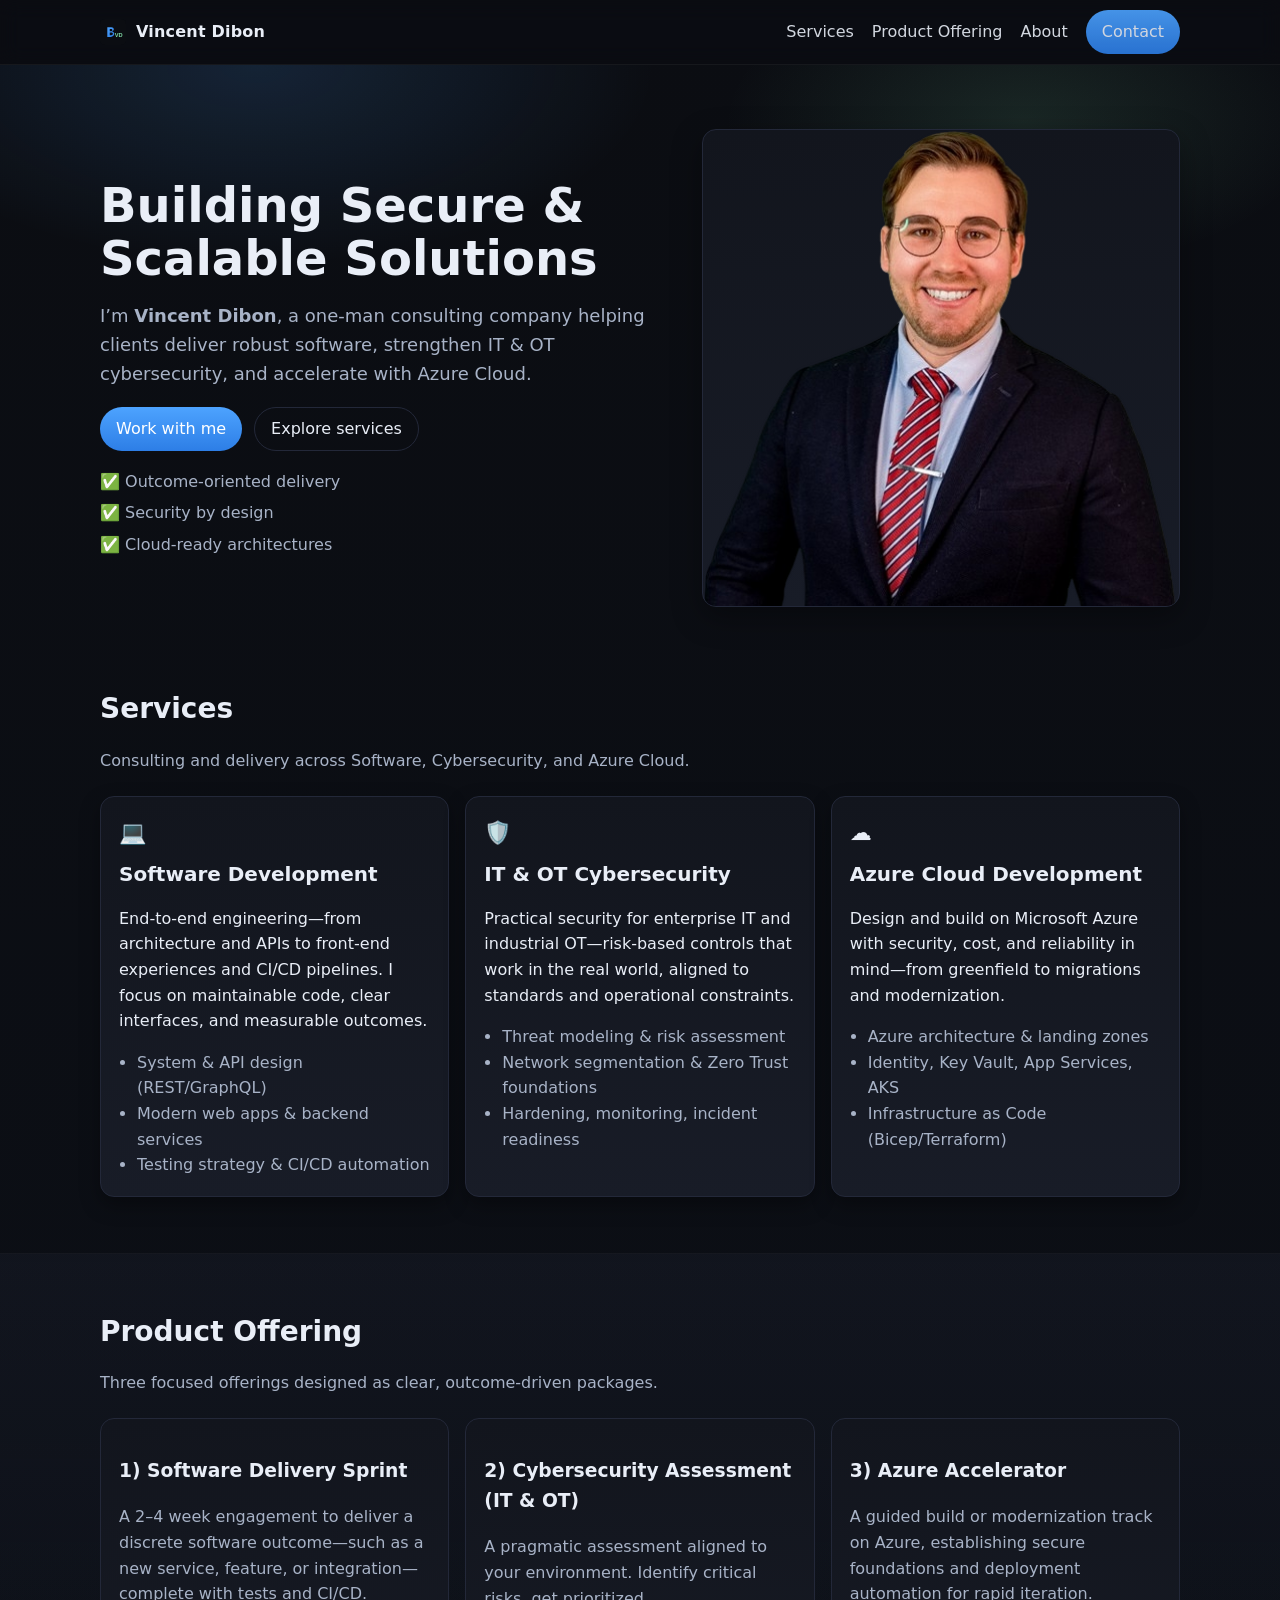
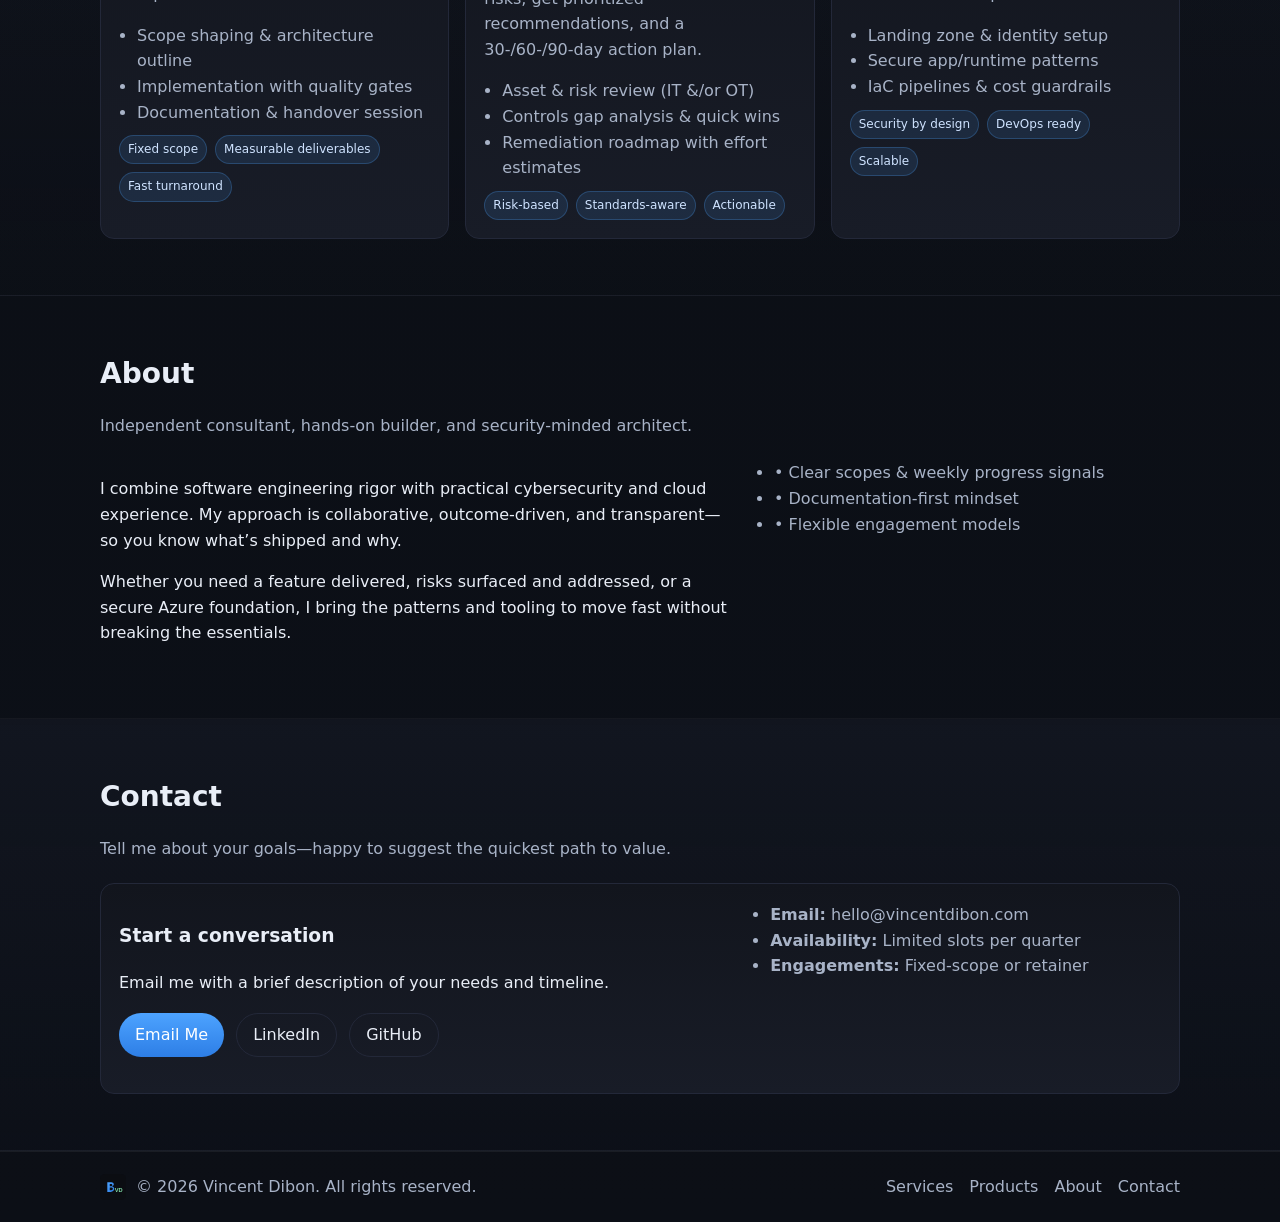
==== index.html @ b6b1ba37 "Initial Version" ====
<!DOCTYPE html>
<html lang="en">
<head>
  <meta charset="utf-8" />
  <meta name="viewport" content="width=device-width, initial-scale=1" />
  <title>Vincent Dibon — Software, Cybersecurity & Azure</title>
  <meta name="description" content="Boutique consulting by Vincent Dibon: Software Development, IT & OT Cybersecurity, and Azure Cloud development." />
  <meta name="author" content="Vincent Dibon" />
  <link rel="icon" href="assets/favicon.svg" type="image/svg+xml" />

  <!-- Open Graph -->
  <meta property="og:title" content="Vincent Dibon — Software, Cybersecurity & Azure" />
  <meta property="og:description" content="Boutique consulting: Software Development, IT & OT Cybersecurity, Azure Cloud development." />
  <meta property="og:type" content="website" />
  <meta property="og:url" content="https://<your-gh-username>.github.io/<repo-name>/" />
  <meta property="og:image" content="https://<your-gh-username>.github.io/<repo-name>/assets/hero.png" />

  <!-- Twitter Card -->
  <meta name="twitter:card" content="summary_large_image" />
  <meta name="twitter:title" content="Vincent Dibon — Software, Cybersecurity & Azure" />
  <meta name="twitter:description" content="Boutique consulting: Software Development, IT & OT Cybersecurity, Azure Cloud development." />
  <meta name="twitter:image" content="https://<your-gh-username>.github.io/<repo-name>/assets/hero.png" />

  <link rel="stylesheet" href="styles.css" />
</head>
<body>
  <header class="site-header">
    <div class="container nav">
      <a class="brand" href="#top" aria-label="Home">
        <img class="brand-mark" src="assets/favicon.svg" alt="" />
        <span class="brand-name">Vincent Dibon</span>
      </a>
      <nav class="menu" aria-label="Primary">
        <a href="#services">Services</a>
        <a href="#products">Product Offering</a>
        <a href="#about">About</a>
        <a href="#contact" class="btn btn-primary">Contact</a>
      </nav>
    </div>
  </header>

  <main id="top">
    <!-- Hero -->
    <section class="hero">
      <div class="container hero-grid">
        <div class="hero-copy">
          <h1>Building Secure & Scalable Solutions</h1>
          <p class="lead">
            I’m <strong>Vincent Dibon</strong>, a one‑man consulting company helping clients deliver robust software,
            strengthen IT & OT cybersecurity, and accelerate with Azure Cloud.
          </p>
          <div class="cta-row">
            <a class="btn btn-primary" href="#contact">Work with me</a>
            <a class="btn btn-ghost" href="#services">Explore services</a>
          </div>
          <ul class="trust-points">
            <li>✅ Outcome‑oriented delivery</li>
            <li>✅ Security by design</li>
            <li>✅ Cloud‑ready architectures</li>
          </ul>
        </div>
        <div class="hero-visual">
          <div class="hero-card">
            <img src="assets/hero.png" alt="Abstract technology visual" />
          </div>
        </div>
      </div>
    </section>

    <!-- Services -->
    <section id="services" class="section">
      <div class="container">
        <header class="section-header">
          <h2>Services</h2>
          <p class="muted">Consulting and delivery across Software, Cybersecurity, and Azure Cloud.</p>
        </header>

        <div class="cards">
          <article class="card">
            <div class="card-icon">💻</div>
            <h3>Software Development</h3>
            <p>
              End‑to‑end engineering—from architecture and APIs to front‑end experiences and CI/CD pipelines.
              I focus on maintainable code, clear interfaces, and measurable outcomes.
            </p>
            <ul class="bullets">
              <li>System & API design (REST/GraphQL)</li>
              <li>Modern web apps & backend services</li>
              <li>Testing strategy & CI/CD automation</li>
            </ul>
          </article>

          <article class="card">
            <div class="card-icon">🛡️</div>
            <h3>IT & OT Cybersecurity</h3>
            <p>
              Practical security for enterprise IT and industrial OT—risk‑based controls that work in the real world,
              aligned to standards and operational constraints.
            </p>
            <ul class="bullets">
              <li>Threat modeling & risk assessment</li>
              <li>Network segmentation & Zero Trust foundations</li>
              <li>Hardening, monitoring, incident readiness</li>
            </ul>
          </article>

          <article class="card">
            <div class="card-icon">☁️</div>
            <h3>Azure Cloud Development</h3>
            <p>
              Design and build on Microsoft Azure with security, cost, and reliability in mind—from greenfield
              to migrations and modernization.
            </p>
            <ul class="bullets">
              <li>Azure architecture & landing zones</li>
              <li>Identity, Key Vault, App Services, AKS</li>
              <li>Infrastructure as Code (Bicep/Terraform)</li>
            </ul>
          </article>
        </div>
      </div>
    </section>

    <!-- Product Offering (describing the 3 categories) -->
    <section id="products" class="section alt">
      <div class="container">
        <header class="section-header">
          <h2>Product Offering</h2>
          <p class="muted">Three focused offerings designed as clear, outcome‑driven packages.</p>
        </header>

        <div class="product-grid">
          <article class="product">
            <h3>1) Software Delivery Sprint</h3>
            <p class="muted">
              A 2–4 week engagement to deliver a discrete software outcome—such as a new service, feature, or integration—complete with tests and CI/CD.
            </p>
            <ul class="bullets">
              <li>Scope shaping & architecture outline</li>
              <li>Implementation with quality gates</li>
              <li>Documentation & handover session</li>
            </ul>
            <div class="tag-row">
              <span class="tag">Fixed scope</span>
              <span class="tag">Measurable deliverables</span>
              <span class="tag">Fast turnaround</span>
            </div>
          </article>

          <article class="product">
            <h3>2) Cybersecurity Assessment (IT & OT)</h3>
            <p class="muted">
              A pragmatic assessment aligned to your environment. Identify critical risks, get prioritized recommendations, and a 30‑/60‑/90‑day action plan.
            </p>
            <ul class="bullets">
              <li>Asset & risk review (IT &/or OT)</li>
              <li>Controls gap analysis & quick wins</li>
              <li>Remediation roadmap with effort estimates</li>
            </ul>
            <div class="tag-row">
              <span class="tag">Risk‑based</span>
              <span class="tag">Standards‑aware</span>
              <span class="tag">Actionable</span>
            </div>
          </article>

          <article class="product">
            <h3>3) Azure Accelerator</h3>
            <p class="muted">
              A guided build or modernization track on Azure, establishing secure foundations and deployment automation for rapid iteration.
            </p>
            <ul class="bullets">
              <li>Landing zone & identity setup</li>
              <li>Secure app/runtime patterns</li>
              <li>IaC pipelines & cost guardrails</li>
            </ul>
            <div class="tag-row">
              <span class="tag">Security by design</span>
              <span class="tag">DevOps ready</span>
              <span class="tag">Scalable</span>
            </div>
          </article>
        </div>
      </div>
    </section>

    <!-- About -->
    <section id="about" class="section">
      <div class="container">
        <header class="section-header">
          <h2>About</h2>
          <p class="muted">Independent consultant, hands‑on builder, and security‑minded architect.</p>
        </header>
        <div class="about-grid">
          <div>
            <p>
              I combine software engineering rigor with practical cybersecurity and cloud experience.
              My approach is collaborative, outcome‑driven, and transparent—so you know what’s shipped and why.
            </p>
            <p>
              Whether you need a feature delivered, risks surfaced and addressed, or a secure Azure foundation,
              I bring the patterns and tooling to move fast without breaking the essentials.
            </p>
          </div>
          <ul class="about-list">
            <li>• Clear scopes & weekly progress signals</li>
            <li>• Documentation-first mindset</li>
            <li>• Flexible engagement models</li>
          </ul>
        </div>
      </div>
    </section>

    <!-- Contact -->
    <section id="contact" class="section alt">
      <div class="container">
        <header class="section-header">
          <h2>Contact</h2>
          <p class="muted">Tell me about your goals—happy to suggest the quickest path to value.</p>
        </header>

        <div class="contact-card">
          <div class="contact-cta">
            <h3>Start a conversation</h3>
            <p>Email me with a brief description of your needs and timeline.</p>
            <div class="cta-row">
              <a class="btn btn-primary" href="mailto:hello@vincentdibon.com?subject=Consulting%20Inquiry">Email Me</a>
              <a class="btn btn-ghost" href="https://www.linkedin.com/" target="_blank" rel="noopener">LinkedIn</a>
              <a class="btn btn-ghost" href="https://github.com/" target="_blank" rel="noopener">GitHub</a>
            </div>
          </div>
          <div class="contact-details">
            <ul>
              <li><strong>Email:</strong> hello@vincentdibon.com</li>
              <li><strong>Availability:</strong> Limited slots per quarter</li>
              <li><strong>Engagements:</strong> Fixed‑scope or retainer</li>
            </ul>
          </div>
        </div>
      </div>
    </section>
  </main>

  <footer class="site-footer">
    <div class="container footer-grid">
      <div class="footer-brand">
        <img class="brand-mark" src="assets/favicon.svg" alt="" />
        <span>© <span id="year"></span> Vincent Dibon. All rights reserved.</span>
      </div>
      <nav class="footer-menu">
        <a href="#services">Services</a>
        <a href="#products">Products</a>
        <a href="#about">About</a>
        <a href="#contact">Contact</a>
      </nav>
    </div>
  </footer>

  <script>
    // Keep year current
    document.getElementById('year').textContent = new Date().getFullYear();

    // Optional: Smooth scroll for same-page links
    document.querySelectorAll('a[href^="#"]').forEach(a => {
      a.addEventListener('click', e => {
        const href = a.getAttribute('href');
        const target = document.querySelector(href);
        if (target) {
          e.preventDefault();
          target.scrollIntoView({ behavior: 'smooth' });
        }
      });
    });
  </script>
</body>
</html>
---- styles.css ----
:root{
  --bg: #0b0d12;
  --panel: #12151d;
  --panel-2: #181c27;
  --text: #e9eef7;
  --muted: #a8b3c7;
  --brand: #4da3ff;
  --brand-strong: #2d7ee6;
  --accent: #82e0aa;
  --border: #232839;
  --shadow: rgba(0,0,0,0.35);
  --radius: 14px;
}

* { box-sizing: border-box; }
html, body { margin: 0; padding: 0; }
body{
  font-family: ui-sans-serif, system-ui, -apple-system, Segoe UI, Roboto, Ubuntu, Cantarell, Noto Sans, Arial, "Apple Color Emoji","Segoe UI Emoji";
  background: linear-gradient(180deg, #0b0d12 0%, #0c1018 100%);
  color: var(--text);
  line-height: 1.6;
  -webkit-font-smoothing: antialiased;
  -moz-osx-font-smoothing: grayscale;
}

.container{
  max-width: 1120px;
  margin: 0 auto;
  padding: 0 20px;
}

a{ color: var(--brand); text-decoration: none; }
a:hover{ color: var(--brand-strong); }

.btn{
  display: inline-flex;
  align-items: center;
  justify-content: center;
  height: 44px;
  padding: 0 16px;
  border-radius: 999px;
  border: 1px solid var(--border);
  color: var(--text);
  background: transparent;
  transition: transform .06s ease, background .2s ease, border-color .2s ease, color .2s ease;
  cursor: pointer;
}
.btn:hover{ transform: translateY(-1px); }
.btn-primary{
  background: linear-gradient(180deg, var(--brand) 0%, var(--brand-strong) 100%);
  color: #fff;
  border: none;
}
.btn-ghost{
  background: transparent;
  border-color: var(--border);
}

.site-header{
  position: sticky;
  top: 0;
  z-index: 10;
  backdrop-filter: saturate(140%) blur(10px);
  background: rgba(10,12,18,0.6);
  border-bottom: 1px solid rgba(255,255,255,0.05);
}
.nav{
  display: flex;
  height: 64px;
  align-items: center;
  justify-content: space-between;
}
.brand{ display: inline-flex; align-items: center; gap: 10px; color: var(--text); }
.brand-mark{ width: 26px; height: 26px; }
.brand-name{ font-weight: 700; letter-spacing: 0.2px; }
.menu{ display: flex; gap: 18px; align-items: center; }
.menu a{ color: var(--text); opacity: 0.9; }
.menu a:hover{ opacity: 1; }

.hero{
  padding: 64px 0 24px;
  background:
    radial-gradient(800px 400px at 20% 0%, rgba(77,163,255,0.15), transparent 50%),
    radial-gradient(600px 300px at 80% 10%, rgba(130,224,170,0.12), transparent 50%);
}
.hero-grid{
  display: grid;
  grid-template-columns: 1.2fr 1fr;
  gap: 28px;
  align-items: center;
}
.hero-copy h1{
  font-size: clamp(32px, 5vw, 48px);
  line-height: 1.1;
  margin: 0 0 10px;
}
.lead{ font-size: 18px; color: var(--muted); }
.cta-row{ display: flex; gap: 12px; margin: 18px 0; flex-wrap: wrap; }
.trust-points{ list-style: none; padding: 0; margin: 18px 0 0; color: var(--muted); display: grid; gap: 6px; }

.hero-card{
  background: linear-gradient(180deg, var(--panel) 0%, var(--panel-2) 100%);
  border: 1px solid var(--border);
  border-radius: var(--radius);
  box-shadow: 0 10px 30px var(--shadow);
  overflow: hidden;
}
.hero-card img{ display:block; width:100%; height:auto; }

.section{
  padding: 56px 0;
}
.section.alt{
  background: linear-gradient(180deg, rgba(23,27,39,0.5) 0%, rgba(12,16,24,0.35) 100%);
  border-top: 1px solid rgba(255,255,255,0.04);
  border-bottom: 1px solid rgba(255,255,255,0.04);
}
.section-header{
  margin-bottom: 22px;
}
.section-header h2{
  margin: 0 0 6px;
  font-size: 28px;
}
.muted{ color: var(--muted); }

.cards{
  display: grid;
  grid-template-columns: repeat(3, 1fr);
  gap: 16px;
}
.card{
  background: linear-gradient(180deg, var(--panel) 0%, var(--panel-2) 100%);
  border: 1px solid var(--border);
  border-radius: var(--radius);
  padding: 18px;
  box-shadow: 0 8px 20px var(--shadow);
}
.card-icon{ font-size: 22px; }
.card h3{ margin: 8px 0 8px; font-size: 20px; }
.bullets{ margin: 10px 0 0; padding-left: 18px; color: var(--muted); }

.product-grid{
  display: grid;
  grid-template-columns: repeat(3, 1fr);
  gap: 16px;
}
.product{
  background: linear-gradient(180deg, var(--panel) 0%, var(--panel-2) 100%);
  border: 1px solid var(--border);
  border-radius: var(--radius);
  padding: 18px;
}
.tag-row{ display:flex; gap:8px; flex-wrap: wrap; margin-top: 10px; }
.tag{
  font-size: 12px;
  color: #cfe3ff;
  background: rgba(77,163,255,0.12);
  border: 1px solid rgba(77,163,255,0.25);
  padding: 4px 8px;
  border-radius: 999px;
}

.about-grid{
  display: grid;
  grid-template-columns: 1.2fr .8fr;
  gap: 20px;
}
.about-list{ margin: 0; padding-left: 18px; color: var(--muted); }

.contact-card{
  display: grid;
  grid-template-columns: 1.2fr .8fr;
  gap: 20px;
  background: linear-gradient(180deg, var(--panel) 0%, var(--panel-2) 100%);
  border: 1px solid var(--border);
  border-radius: var(--radius);
  padding: 18px;
}
.contact-details ul{ margin: 0; padding-left: 18px; color: var(--muted); }

.site-footer{
  border-top: 1px solid rgba(255,255,255,0.06);
  padding: 22px 0;
  background: rgba(12,14,20,0.5);
}
.footer-grid{
  display: flex;
  align-items: center;
  justify-content: space-between;
  gap: 12px;
  flex-wrap: wrap;
}
.footer-brand{ display: flex; align-items: center; gap: 10px; color: var(--muted); }
.footer-menu{ display: flex; gap: 16px; }
.footer-menu a{ color: var(--muted); }
.footer-menu a:hover{ color: var(--text); }

/* Responsive */
@media (max-width: 980px){
  .hero-grid{ grid-template-columns: 1fr; }
  .cards, .product-grid{ grid-template-columns: 1fr 1fr; }
  .about-grid, .contact-card{ grid-template-columns: 1fr; }
}
@media (max-width: 640px){
  .menu{ display: none; } /* simple approach for mobile; could add a toggle menu later */
  .cards, .product-grid{ grid-template-columns: 1fr; }
  .hero{ padding-top: 36px; }
}
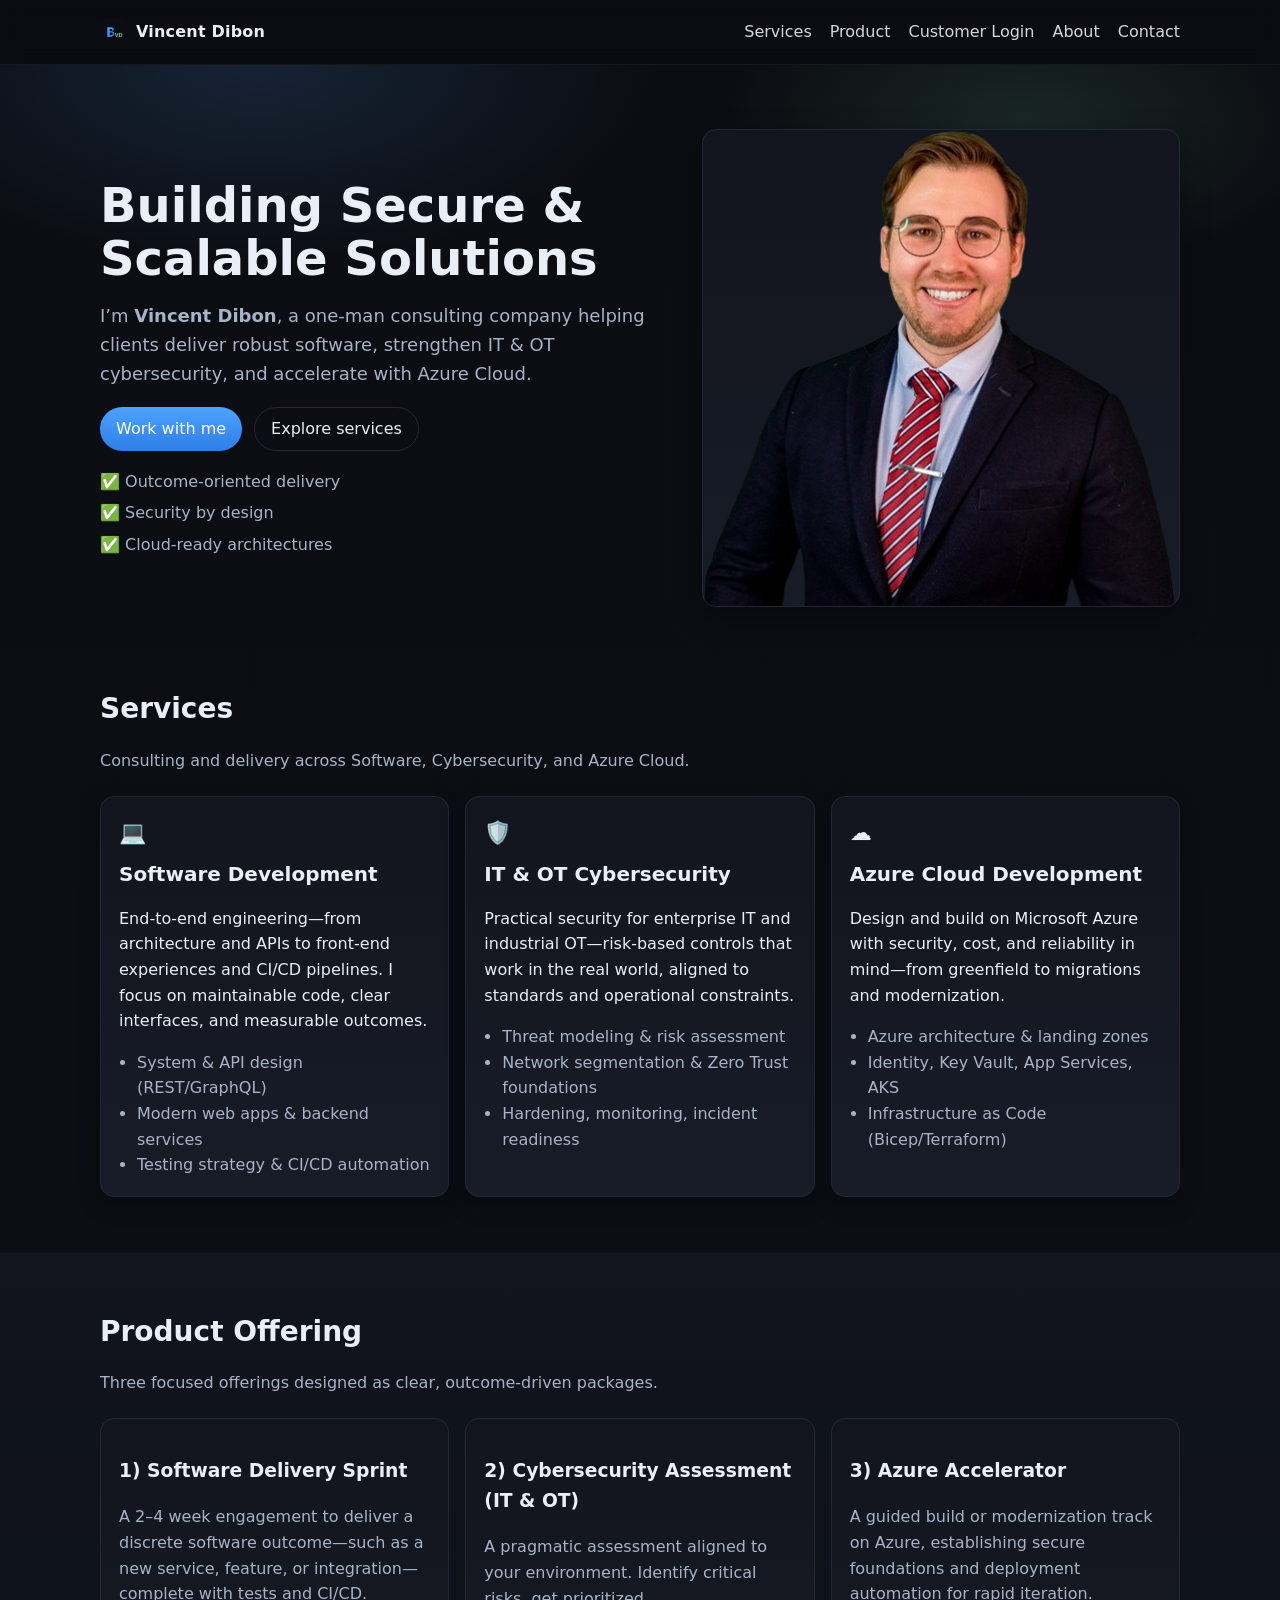
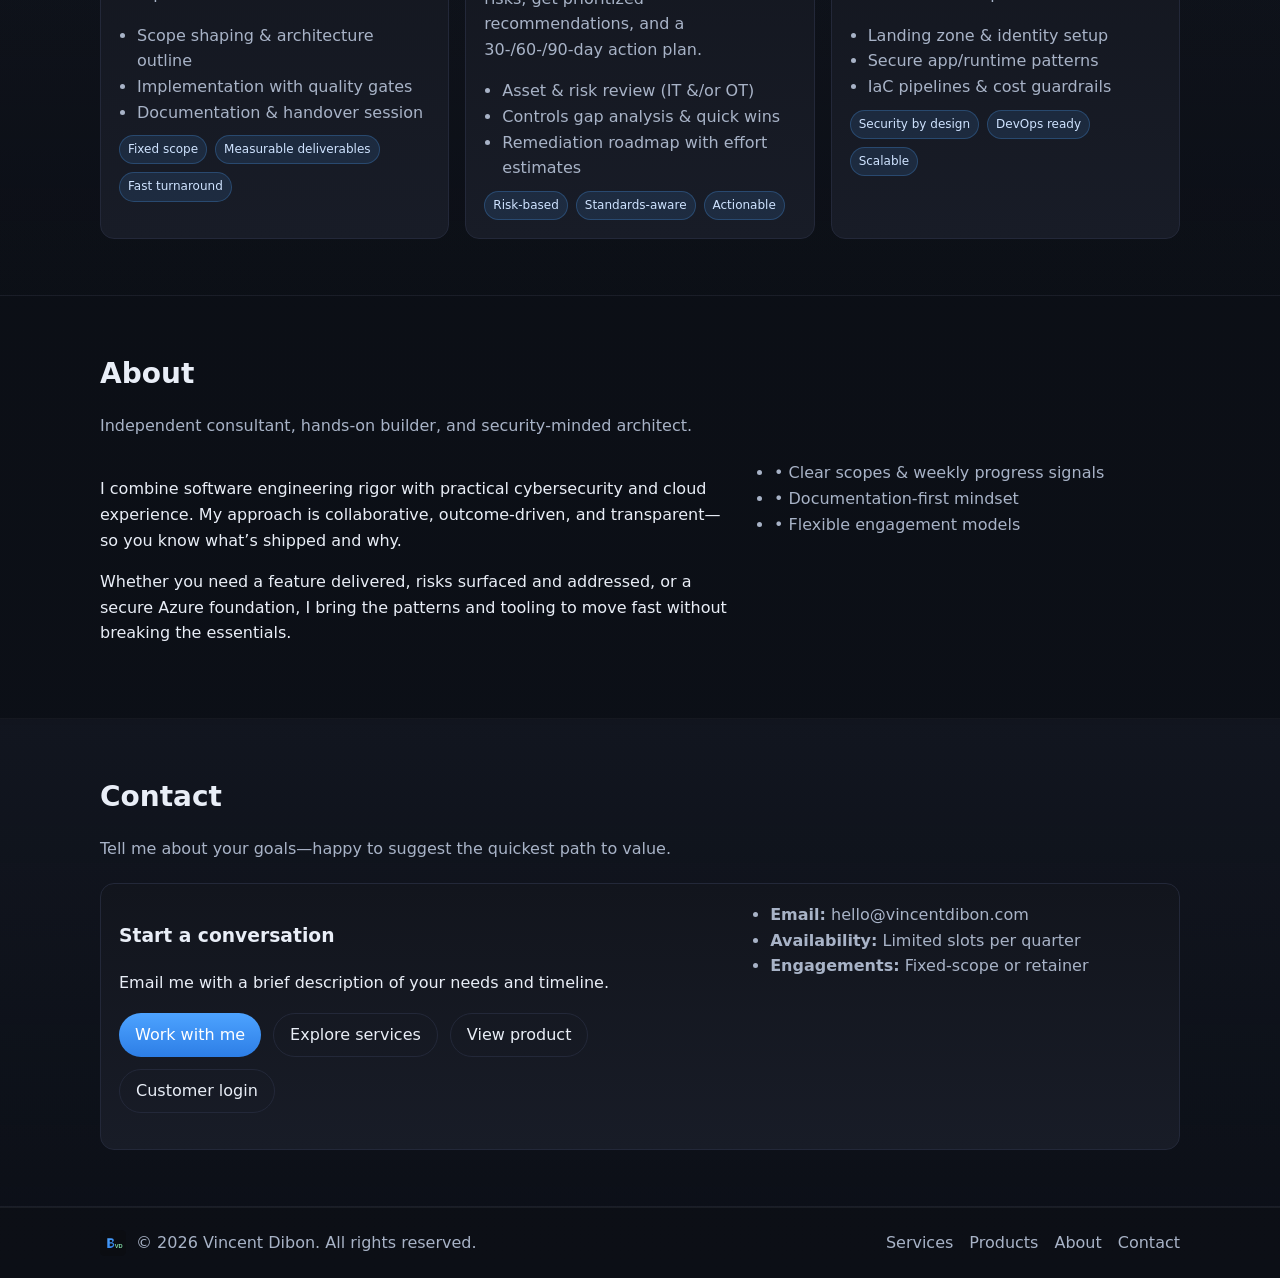
==== commit 0c362d50: "Product Page" ====
--- a/index.html
+++ b/index.html
@@ -30,12 +30,13 @@
         <img class="brand-mark" src="assets/favicon.svg" alt="" />
         <span class="brand-name">Vincent Dibon</span>
       </a>
-      <nav class="menu" aria-label="Primary">
+        <nav class="menu" aria-label="Primary">
         <a href="#services">Services</a>
-        <a href="#products">Product Offering</a>
+        <a href="product.html">Product</a>
+        <a href="login.html">Customer Login</a>
         <a href="#about">About</a>
-        <a href="#contact" class="btn btn-primary">Contact</a>
-      </nav>
+        <a href="#contact">Contact</a>
+        </nav>
     </div>
   </header>
 
@@ -224,9 +225,10 @@
             <h3>Start a conversation</h3>
             <p>Email me with a brief description of your needs and timeline.</p>
             <div class="cta-row">
-              <a class="btn btn-primary" href="mailto:hello@vincentdibon.com?subject=Consulting%20Inquiry">Email Me</a>
-              <a class="btn btn-ghost" href="https://www.linkedin.com/" target="_blank" rel="noopener">LinkedIn</a>
-              <a class="btn btn-ghost" href="https://github.com/" target="_blank" rel="noopener">GitHub</a>
+            <a class="btn btn-primary" href="#contact">Work with me</a>
+            <a class="btn btn-ghost" href="#services">Explore services</a>
+            <a class="btn btn-ghost" href="product.html">View product</a>
+            <a class="btn btn-ghost" href="login.html">Customer login</a>
             </div>
           </div>
           <div class="contact-details">
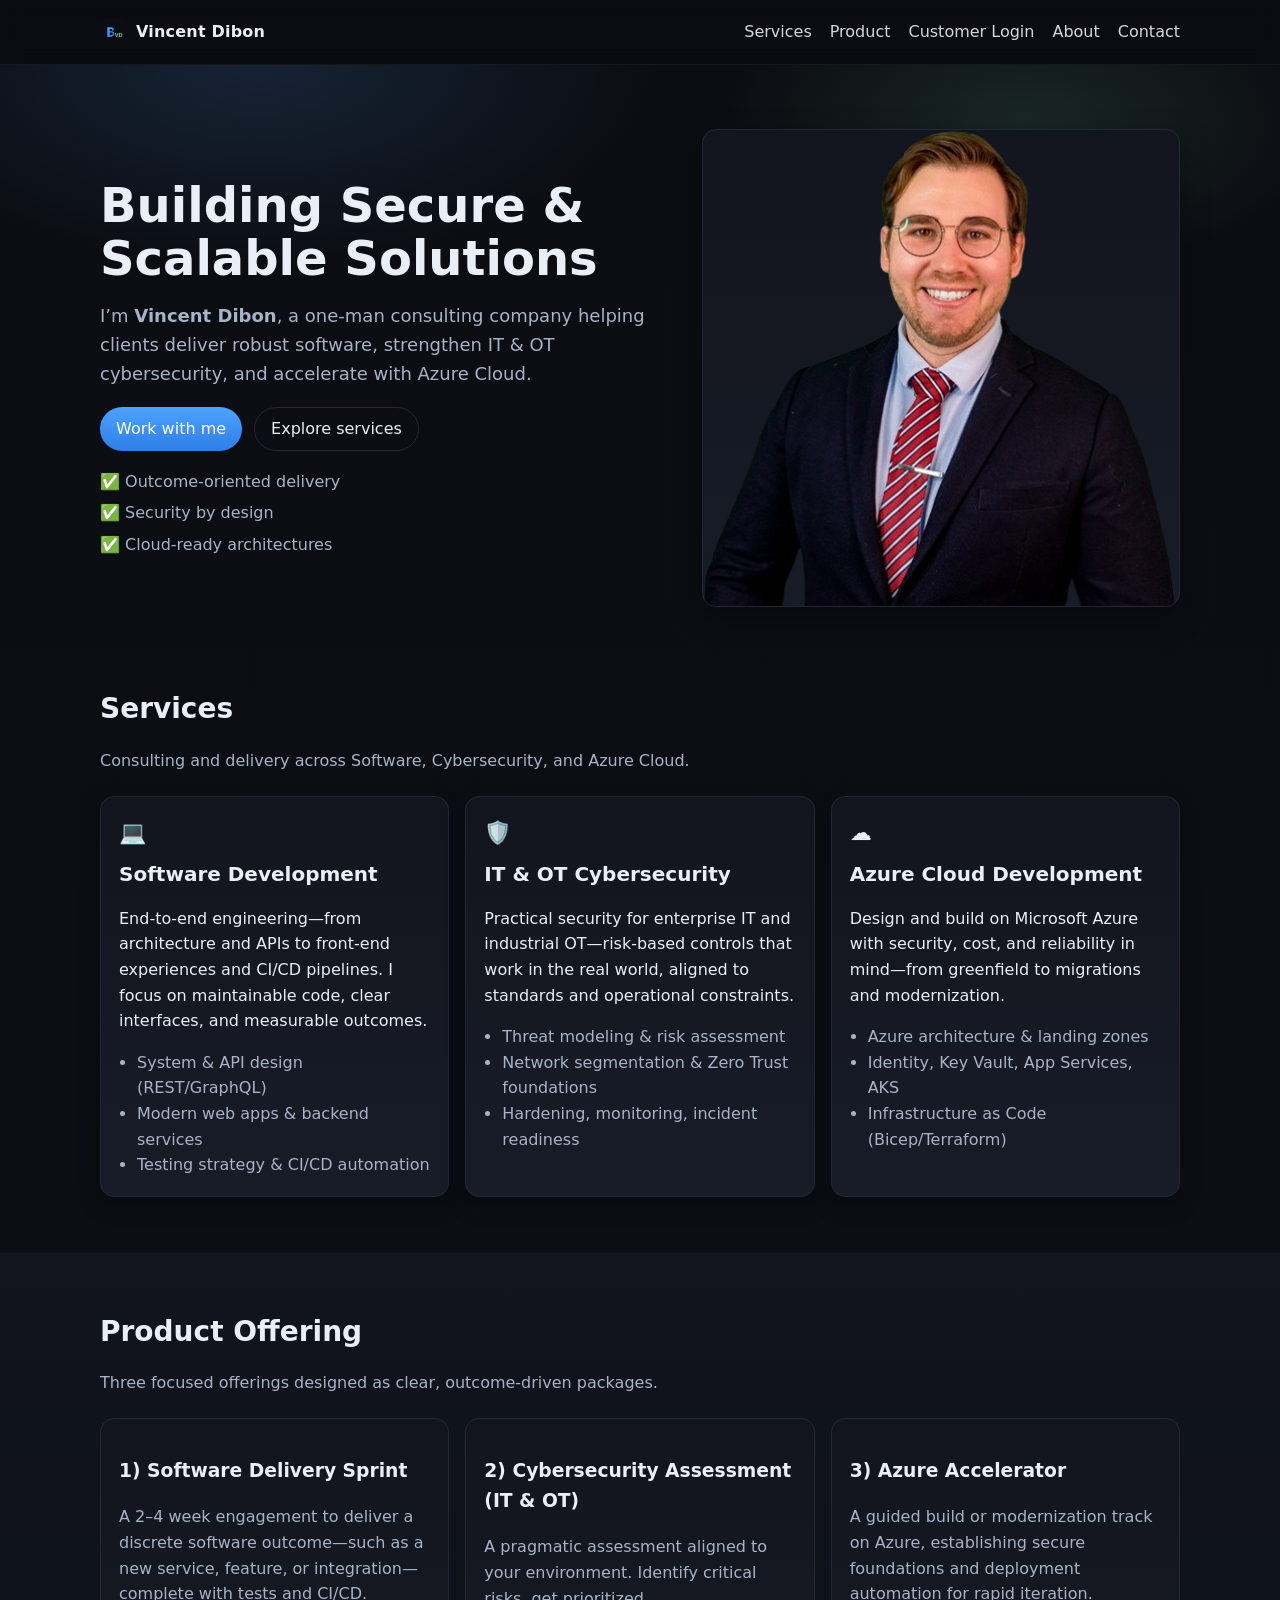
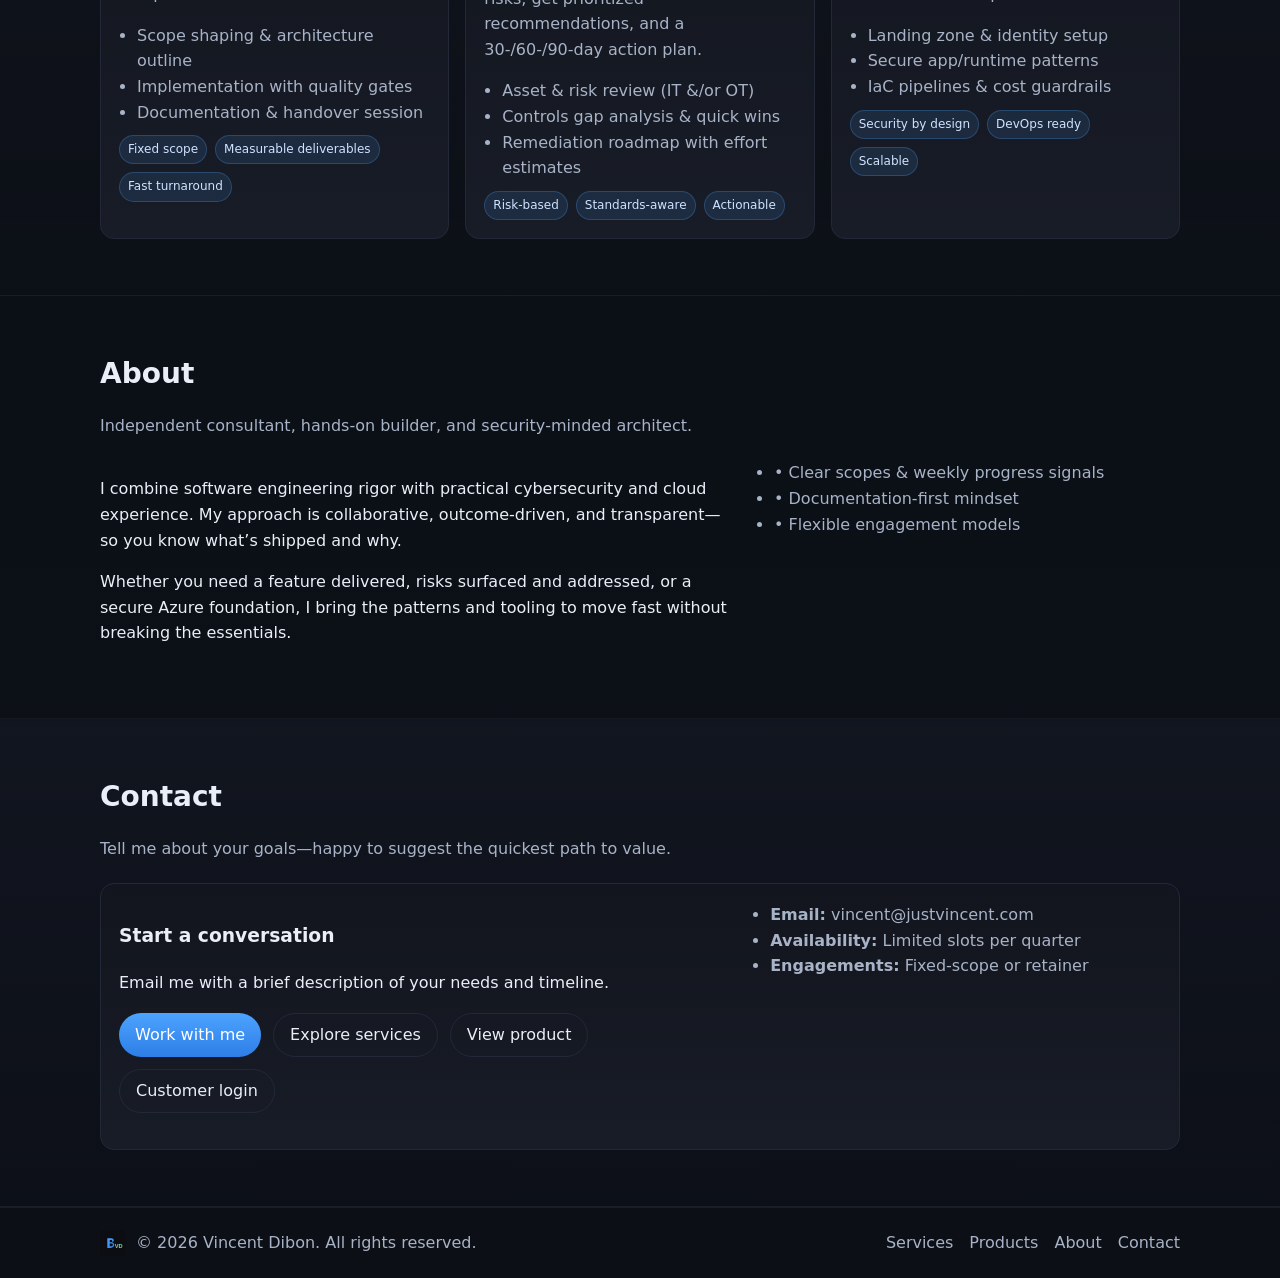
==== commit 62af3062: "Update index.html" ====
--- a/index.html
+++ b/index.html
@@ -233,7 +233,7 @@
           </div>
           <div class="contact-details">
             <ul>
-              <li><strong>Email:</strong> hello@vincentdibon.com</li>
+              <li><strong>Email:</strong> vincent@justvincent.com</li>
               <li><strong>Availability:</strong> Limited slots per quarter</li>
               <li><strong>Engagements:</strong> Fixed‑scope or retainer</li>
             </ul>
@@ -275,4 +275,4 @@
     });
   </script>
 </body>
-</html>+</html>
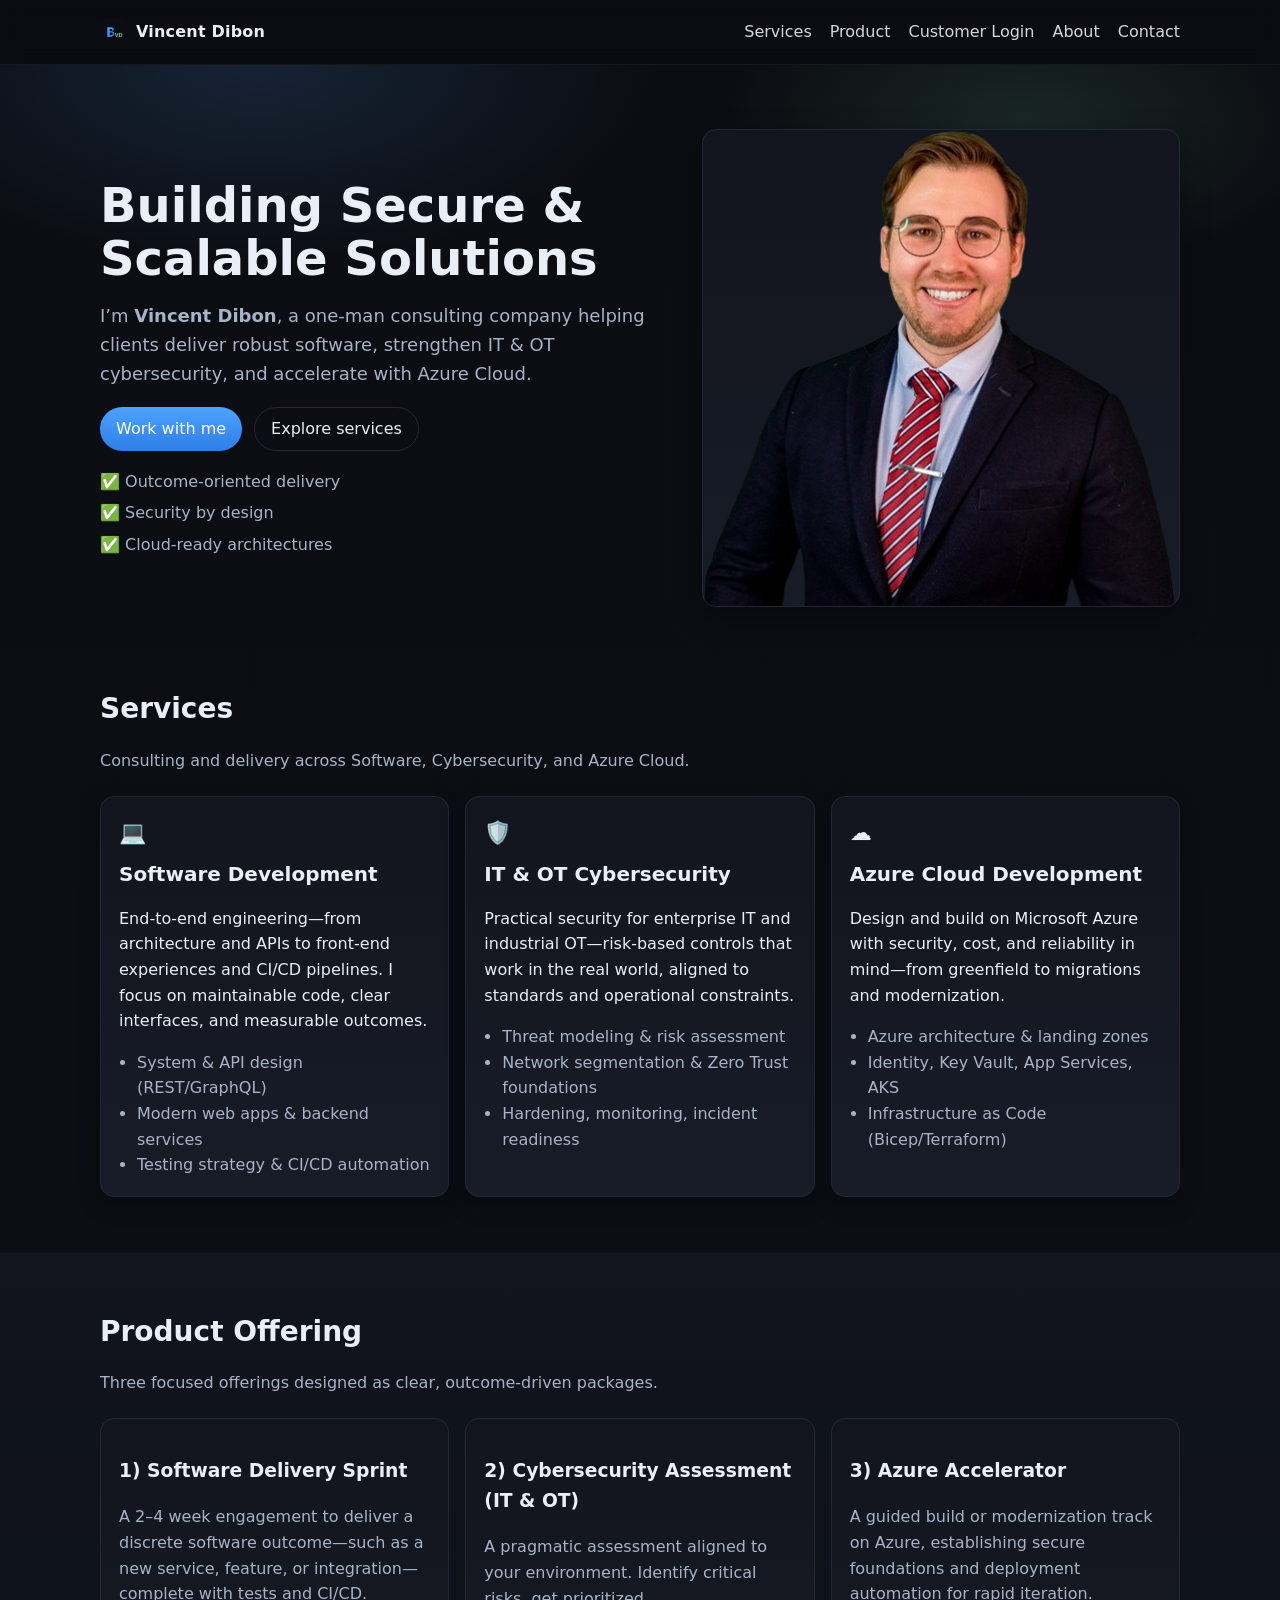
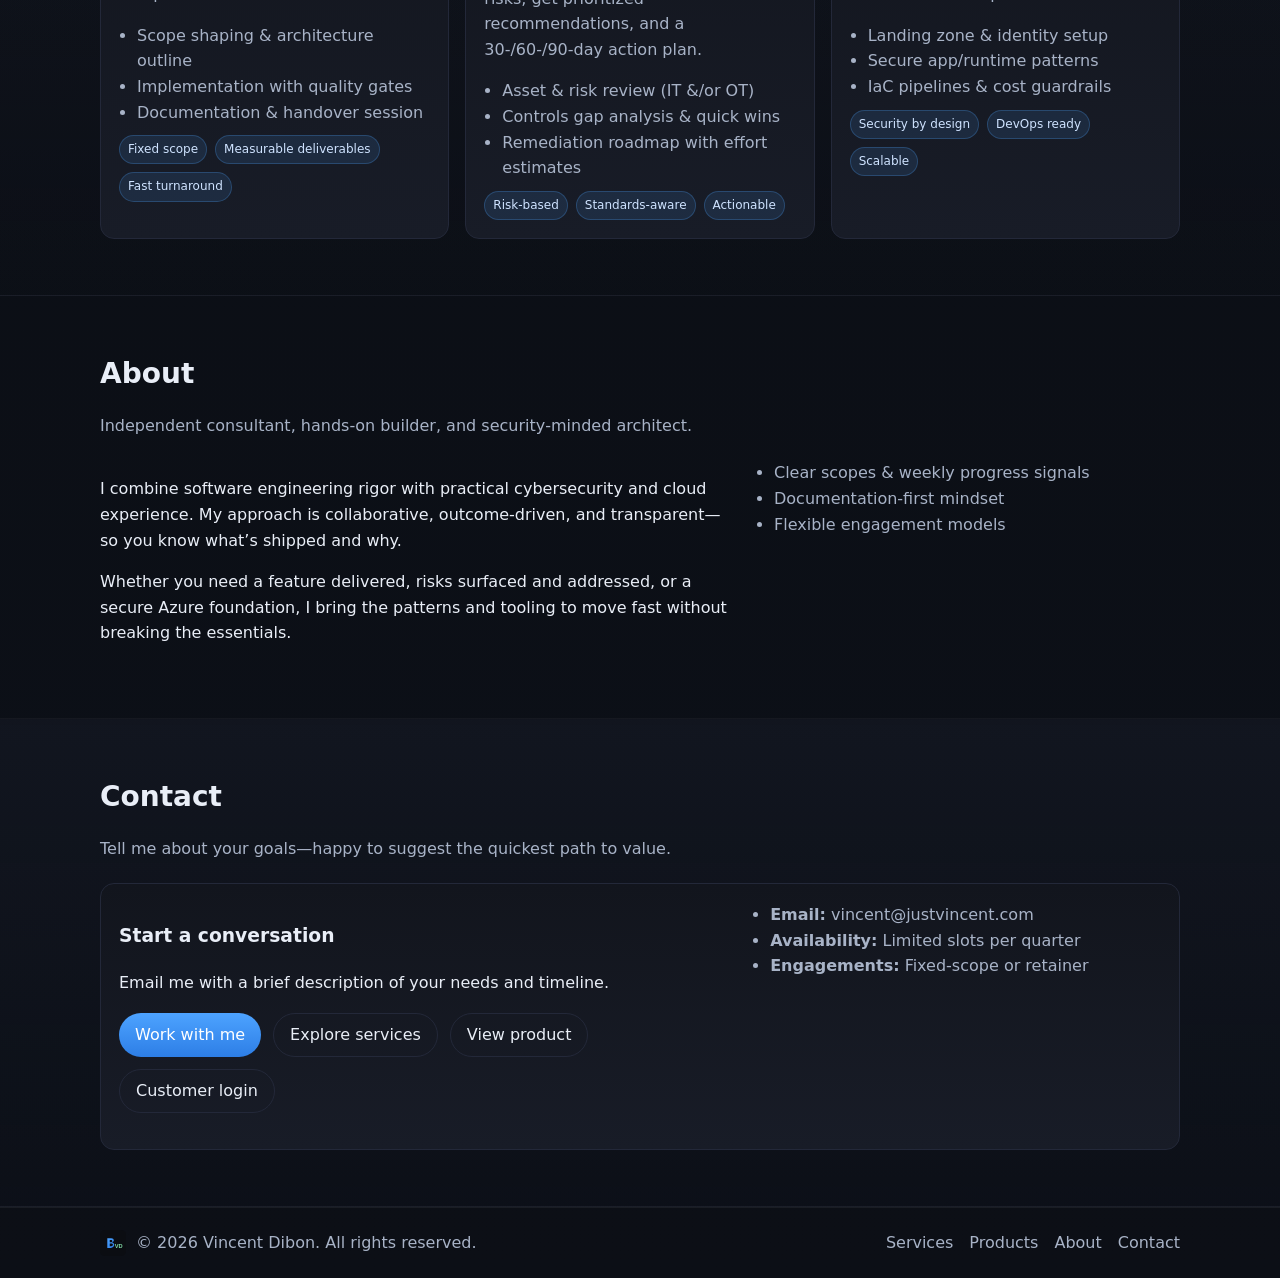
==== commit df6e3388: "Update index.html" ====
--- a/index.html
+++ b/index.html
@@ -204,9 +204,9 @@
             </p>
           </div>
           <ul class="about-list">
-            <li>• Clear scopes & weekly progress signals</li>
-            <li>• Documentation-first mindset</li>
-            <li>• Flexible engagement models</li>
+            <li>Clear scopes & weekly progress signals</li>
+            <li>Documentation-first mindset</li>
+            <li>Flexible engagement models</li>
           </ul>
         </div>
       </div>
